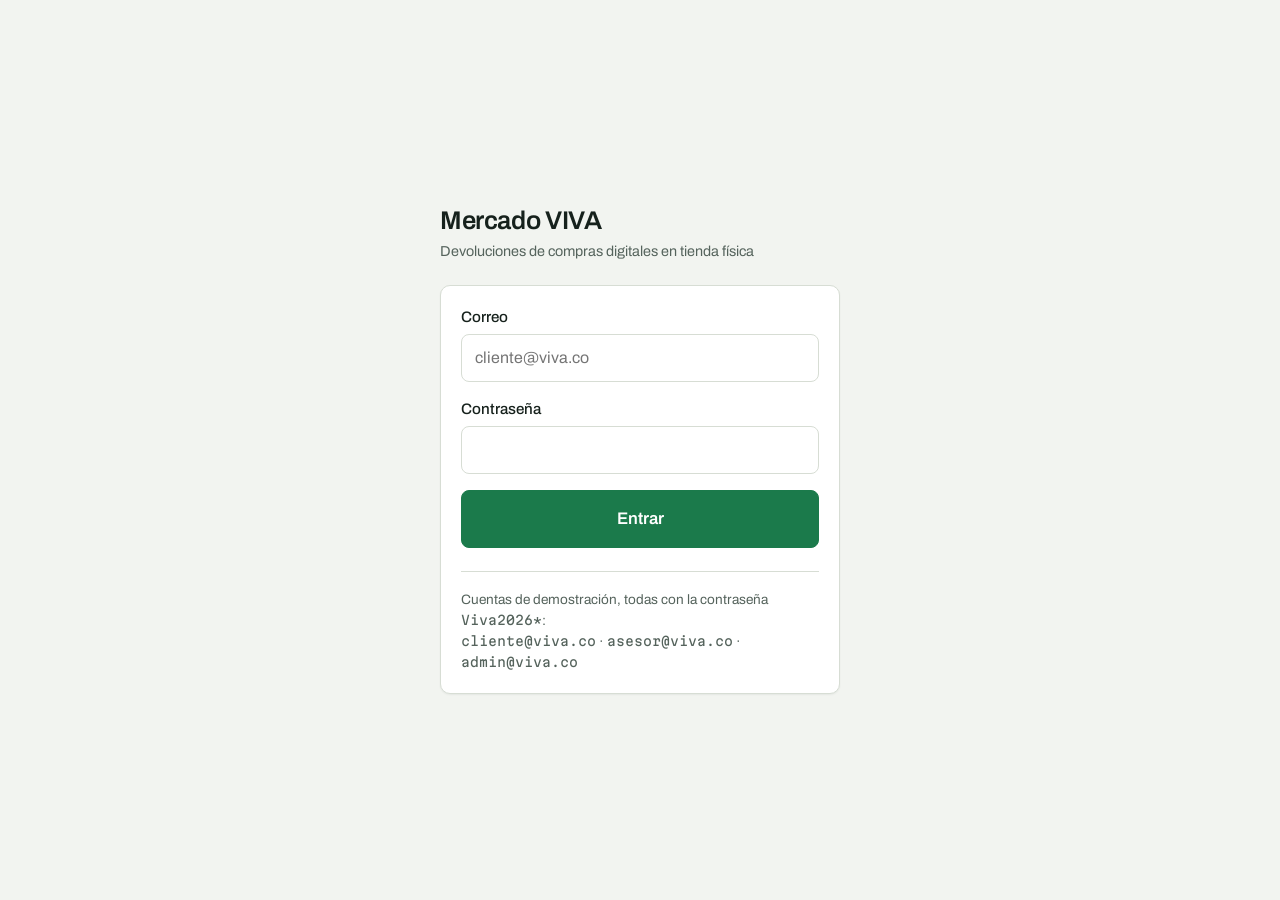
==== frontend/index.html @ 222bdf30 "MVP de devoluciones omnicanal: backend, frontend, diagramas y pruebas" ====
<!DOCTYPE html>
<html lang="es">
<head>
<meta charset="utf-8">
<meta name="viewport" content="width=device-width, initial-scale=1">
<title>Devoluciones · Mercado VIVA</title>
<link rel="preconnect" href="https://fonts.googleapis.com">
<link rel="preconnect" href="https://fonts.gstatic.com" crossorigin>
<link href="https://fonts.googleapis.com/css2?family=Archivo:wght@400;500;600;700&family=Martian+Mono:wght@500;600&display=swap" rel="stylesheet">
<link rel="stylesheet" href="css/estilo.css">
</head>
<body>
<main class="portada">
  <div class="portada__caja">
    <h1 class="portada__titulo">Mercado VIVA</h1>
    <p class="bloque__ayuda" style="margin-bottom:1.4rem">Devoluciones de compras digitales en tienda física</p>

    <div class="tarjeta">
      <div id="aviso" class="aviso aviso--error" hidden></div>

      <div class="campo">
        <label for="email">Correo</label>
        <input id="email" type="email" autocomplete="username" placeholder="cliente@viva.co">
      </div>

      <div class="campo">
        <label for="password">Contraseña</label>
        <input id="password" type="password" autocomplete="current-password">
      </div>

      <button id="entrar" class="boton boton--principal boton--ancho boton--grande">Entrar</button>

      <div class="portada__pie">
        Cuentas de demostración, todas con la contraseña <code>Viva2026*</code>:<br>
        <code>cliente@viva.co</code> · <code>asesor@viva.co</code> · <code>admin@viva.co</code>
      </div>
    </div>
  </div>
</main>

<script src="js/config.js"></script>
<script src="js/sesion.js"></script>
<script src="js/api.js"></script>
<script>
const boton = document.getElementById("entrar");

async function entrar() {
  const email = document.getElementById("email").value.trim();
  const password = document.getElementById("password").value;

  if (!email || !password) {
    mostrarAviso("aviso", "Escriba el correo y la contraseña.");
    return;
  }

  ocultarAviso("aviso");
  boton.disabled = true;
  boton.textContent = "Entrando…";

  try {
    const datos = await Api.enviar("/api/auth/login", { email, password });
    Sesion.guardar(datos.access_token, datos.usuario);
    window.location.href = Sesion.paginaDeInicio(datos.usuario.rol);
  } catch (error) {
    mostrarAviso("aviso", error.message);
    boton.disabled = false;
    boton.textContent = "Entrar";
  }
}

boton.addEventListener("click", entrar);
document.querySelectorAll("input").forEach((campo) =>
  campo.addEventListener("keydown", (e) => { if (e.key === "Enter") entrar(); }));

// Si ya hay una sesion abierta, va directo a la pantalla que corresponde.
if (Sesion.token() && Sesion.usuario()) {
  window.location.href = Sesion.paginaDeInicio(Sesion.usuario().rol);
}
</script>
</body>
</html>
---- frontend/css/estilo.css ----
/* ==========================================================================
   Mercado VIVA - Devoluciones omnicanal
   Sistema visual: el codigo de devolucion es un talon desprendible.
   ========================================================================== */

:root {
  --tinta:        #16211c;
  --tinta-suave:  #55635c;
  --papel:        #ffffff;
  --fondo:        #f2f4f0;
  --linea:        #d7ddd4;
  --verde:        #1b7a4b;
  --verde-hondo:  #115936;
  --verde-claro:  #e3f0e8;
  --ambar:        #a8690b;
  --ambar-claro:  #fbf0dc;
  --rojo:         #a32c2c;
  --rojo-claro:   #fbe8e6;

  --radio:   10px;
  --sombra:  0 1px 2px rgba(22, 33, 28, .06);
  --ancho:   980px;
}

* { box-sizing: border-box; }

html { -webkit-text-size-adjust: 100%; }

body {
  margin: 0;
  background: var(--fondo);
  color: var(--tinta);
  font-family: Archivo, "Helvetica Neue", Arial, sans-serif;
  font-size: 16px;
  line-height: 1.55;
}

h1, h2, h3 { line-height: 1.2; margin: 0 0 .4rem; font-weight: 600; }
h1 { font-size: 1.6rem; letter-spacing: -.015em; }
h2 { font-size: 1.15rem; }
h3 { font-size: 1rem; }
p  { margin: 0 0 .8rem; max-width: 62ch; }

a { color: var(--verde-hondo); }

/* --- Estructura --------------------------------------------------------- */
.barra {
  background: var(--tinta);
  color: #eef2ee;
  padding: .7rem 1.25rem;
}
.barra__interior {
  max-width: var(--ancho);
  margin: 0 auto;
  display: flex;
  align-items: center;
  gap: 1rem;
  flex-wrap: wrap;
}
.barra__marca { font-weight: 700; letter-spacing: -.01em; }
.barra__marca span { font-weight: 400; opacity: .7; }
.barra__usuario { margin-left: auto; font-size: .88rem; opacity: .85; }

.lienzo { max-width: var(--ancho); margin: 0 auto; padding: 1.75rem 1.25rem 4rem; }

.bloque { margin-bottom: 2rem; }
.bloque__titulo { display: flex; align-items: baseline; gap: .75rem; flex-wrap: wrap; margin-bottom: .9rem; }
.bloque__ayuda { color: var(--tinta-suave); font-size: .9rem; }

.tarjeta {
  background: var(--papel);
  border: 1px solid var(--linea);
  border-radius: var(--radio);
  box-shadow: var(--sombra);
  padding: 1.25rem;
}

/* --- Formularios -------------------------------------------------------- */
.campo { margin-bottom: 1rem; }
.campo label { display: block; font-weight: 500; margin-bottom: .3rem; font-size: .95rem; }
.campo__nota { color: var(--tinta-suave); font-size: .85rem; margin-top: .25rem; }

input, textarea, select {
  width: 100%;
  padding: .65rem .8rem;
  font: inherit;
  color: inherit;
  background: var(--papel);
  border: 1px solid var(--linea);
  border-radius: 8px;
}
textarea { resize: vertical; min-height: 5rem; }
input:focus, textarea:focus, select:focus, button:focus-visible, a:focus-visible {
  outline: 3px solid var(--verde);
  outline-offset: 2px;
}

/* --- Botones ------------------------------------------------------------ */
.boton {
  display: inline-flex;
  align-items: center;
  justify-content: center;
  gap: .45rem;
  padding: .7rem 1.15rem;
  font: inherit;
  font-weight: 600;
  border: 1px solid var(--tinta);
  border-radius: 8px;
  background: var(--papel);
  color: var(--tinta);
  cursor: pointer;
}
.boton:hover { background: var(--fondo); }
.boton:disabled { opacity: .5; cursor: not-allowed; }
.boton--principal { background: var(--verde); border-color: var(--verde); color: #fff; }
.boton--principal:hover { background: var(--verde-hondo); border-color: var(--verde-hondo); }
.boton--peligro { background: var(--papel); border-color: var(--rojo); color: var(--rojo); }
.boton--peligro:hover { background: var(--rojo-claro); }
.boton--tenue { border-color: var(--linea); color: var(--tinta-suave); font-weight: 500; }
.boton--ancho { width: 100%; }
.boton--grande { padding: .95rem 1.5rem; font-size: 1.05rem; }

/* --- Avisos ------------------------------------------------------------- */
.aviso {
  border: 1px solid var(--linea);
  border-left-width: 4px;
  border-radius: 8px;
  padding: .85rem 1rem;
  margin-bottom: 1.1rem;
  font-size: .95rem;
}
.aviso[hidden] { display: none; }
.aviso--error  { background: var(--rojo-claro);  border-color: var(--rojo);  border-left-color: var(--rojo); }
.aviso--exito  { background: var(--verde-claro); border-color: var(--verde); border-left-color: var(--verde); }
.aviso--espera { background: var(--ambar-claro); border-color: var(--ambar); border-left-color: var(--ambar); }
.aviso__regla { display: block; margin-top: .3rem; font-size: .82rem; color: var(--tinta-suave); }

/* --- Estados ------------------------------------------------------------ */
.estado {
  display: inline-block;
  padding: .18rem .6rem;
  border-radius: 999px;
  font-size: .78rem;
  font-weight: 600;
  border: 1px solid;
}
.estado--pendiente { background: var(--ambar-claro); color: var(--ambar); border-color: #e7cfa2; }
.estado--aprobada  { background: var(--verde-claro); color: var(--verde-hondo); border-color: #b6d9c4; }
.estado--rechazada { background: var(--rojo-claro);  color: var(--rojo); border-color: #e8bdb8; }
.estado--expirada  { background: #eceee9; color: var(--tinta-suave); border-color: var(--linea); }

/* --- Lista de pedidos: filas, no tarjetas repetidas ---------------------- */
.pedido { background: var(--papel); border: 1px solid var(--linea); border-radius: var(--radio); margin-bottom: 1rem; overflow: hidden; }
.pedido__cabecera {
  display: flex; align-items: center; gap: .9rem; flex-wrap: wrap;
  padding: .9rem 1.1rem; border-bottom: 1px solid var(--linea); background: #fafbf9;
}
.pedido__codigo { font-family: "Martian Mono", ui-monospace, "Courier New", monospace; font-size: .92rem; font-weight: 500; }
.pedido__meta { color: var(--tinta-suave); font-size: .87rem; }
.pedido__plazo { margin-left: auto; font-size: .85rem; font-weight: 600; color: var(--ambar); }

.linea {
  display: grid;
  grid-template-columns: auto 1fr auto;
  gap: .9rem;
  align-items: center;
  padding: .8rem 1.1rem;
  border-top: 1px solid var(--linea);
}
.linea:first-of-type { border-top: 0; }
.linea--bloqueada { background: #fafbf9; color: var(--tinta-suave); }
.linea__nombre { font-weight: 500; }
.linea__detalle { font-size: .85rem; color: var(--tinta-suave); }
.linea__cantidad { width: 5.5rem; }
.linea__motivo { font-size: .82rem; color: var(--ambar); max-width: 22ch; text-align: right; }

/* --- El talon: unico elemento con peso visual --------------------------- */
.talon {
  position: relative;
  background: var(--tinta);
  color: #f4f7f3;
  border-radius: var(--radio);
  padding: 1.6rem 1.5rem;
  margin: 1.2rem 0;
  overflow: hidden;
}
.talon::before, .talon::after {
  content: "";
  position: absolute;
  width: 26px; height: 26px;
  background: var(--fondo);
  border-radius: 50%;
  top: 50%;
  transform: translateY(-50%);
}
.talon::before { left: -13px; }
.talon::after  { right: -13px; }
.talon__marco { display: grid; grid-template-columns: 1fr auto; gap: 1.5rem; align-items: center; }
@media (max-width: 620px) { .talon__marco { grid-template-columns: 1fr; } }
.talon__rotulo { font-size: .82rem; opacity: .75; margin-bottom: .35rem; }
.talon__codigo {
  font-family: "Martian Mono", ui-monospace, "Courier New", monospace;
  font-size: clamp(1.5rem, 6vw, 2.35rem);
  font-weight: 600;
  letter-spacing: .04em;
  margin: 0;
}
.talon__vence { font-size: .87rem; opacity: .8; margin-top: .5rem; }
.talon__monto { text-align: right; border-left: 1px dashed rgba(244, 247, 243, .35); padding-left: 1.5rem; }
@media (max-width: 620px) {
  .talon__monto { text-align: left; border-left: 0; padding-left: 0; border-top: 1px dashed rgba(244,247,243,.35); padding-top: 1rem; }
}
.talon__cifra { font-size: 1.45rem; font-weight: 700; }

/* --- Buscador de la tienda: la pantalla es el campo --------------------- */
.buscador { background: var(--papel); border: 1px solid var(--linea); border-radius: var(--radio); padding: 1.75rem; box-shadow: var(--sombra); }
.buscador__fila { display: flex; gap: .75rem; flex-wrap: wrap; }
.buscador input {
  flex: 1 1 16rem;
  font-family: "Martian Mono", ui-monospace, "Courier New", monospace;
  font-size: 1.35rem;
  letter-spacing: .06em;
  text-transform: uppercase;
  padding: .85rem 1rem;
}

.decision { display: flex; gap: .9rem; flex-wrap: wrap; margin-top: 1.2rem; }
.decision .boton { flex: 1 1 12rem; }

/* --- Datos en dos columnas ---------------------------------------------- */
.datos { display: grid; grid-template-columns: repeat(auto-fit, minmax(11rem, 1fr)); gap: 1rem 1.5rem; margin-bottom: 1.2rem; }
.datos__rotulo { font-size: .82rem; color: var(--tinta-suave); }
.datos__valor { font-weight: 600; }
.datos__valor--mono { font-family: "Martian Mono", ui-monospace, monospace; font-weight: 500; font-size: .92rem; }

/* --- Trazabilidad: es una secuencia, por eso lleva linea de tiempo ------- */
.rastro { list-style: none; margin: 0; padding: 0 0 0 1.4rem; border-left: 2px solid var(--linea); }
.rastro li { position: relative; padding-bottom: 1.05rem; }
.rastro li:last-child { padding-bottom: 0; }
.rastro li::before {
  content: "";
  position: absolute;
  left: -1.4rem; top: .45rem;
  width: 9px; height: 9px;
  border-radius: 50%;
  background: var(--verde);
  transform: translateX(-50%);
}
.rastro__cuando { font-size: .82rem; color: var(--tinta-suave); }
.rastro__quien { font-size: .88rem; }

/* --- Tabla del historial ------------------------------------------------ */
.tabla { width: 100%; border-collapse: collapse; background: var(--papel); font-size: .93rem; }
.tabla th, .tabla td { text-align: left; padding: .7rem .85rem; border-bottom: 1px solid var(--linea); vertical-align: top; }
.tabla th { font-weight: 600; background: #fafbf9; }
.tabla__mono { font-family: "Martian Mono", ui-monospace, monospace; font-size: .85rem; }
.envoltura-tabla { overflow-x: auto; border: 1px solid var(--linea); border-radius: var(--radio); }

/* --- Vacio y carga ------------------------------------------------------ */
.vacio { background: var(--papel); border: 1px dashed var(--linea); border-radius: var(--radio); padding: 2.25rem 1.5rem; text-align: center; color: var(--tinta-suave); }
.vacio h3 { color: var(--tinta); }

.cargando { color: var(--tinta-suave); font-size: .93rem; padding: 1rem 0; }

/* --- Entrada ------------------------------------------------------------ */
.portada { min-height: 100vh; display: grid; place-items: center; padding: 1.5rem; }
.portada__caja { width: 100%; max-width: 25rem; }
.portada__titulo { margin-bottom: .25rem; }
.portada__pie { margin-top: 1.4rem; padding-top: 1.1rem; border-top: 1px solid var(--linea); font-size: .85rem; color: var(--tinta-suave); }
.portada__pie code { font-family: "Martian Mono", ui-monospace, monospace; font-size: .8rem; }

.sr { position: absolute; width: 1px; height: 1px; overflow: hidden; clip: rect(0 0 0 0); white-space: nowrap; }

@media (prefers-reduced-motion: reduce) {
  * { animation: none !important; transition: none !important; }
}
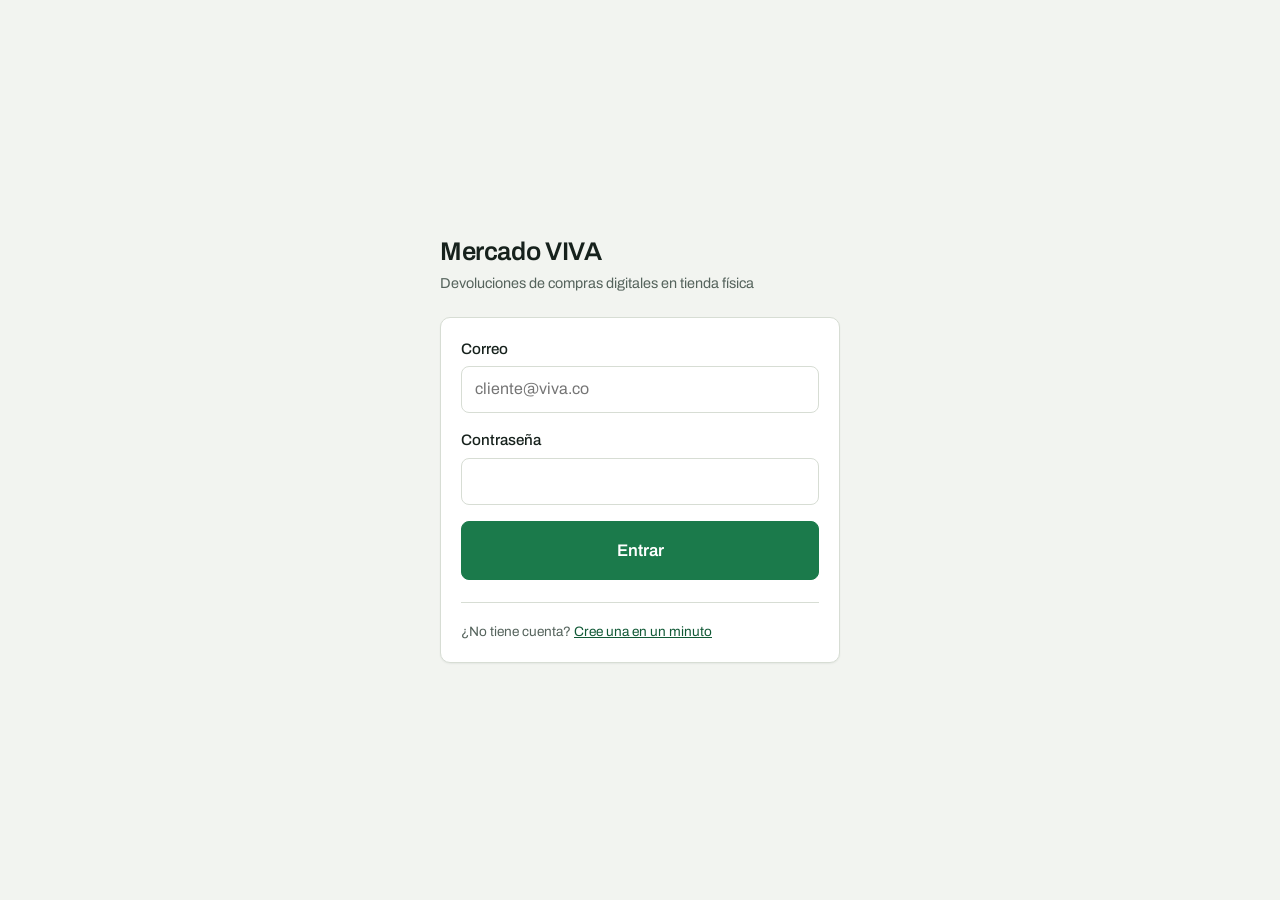
==== commit be7c2cac: "Registro de clientes con asignacion de rol en el servidor (R8 y R9)" ====
--- a/frontend/index.html
+++ b/frontend/index.html
@@ -31,8 +31,7 @@
       <button id="entrar" class="boton boton--principal boton--ancho boton--grande">Entrar</button>
 
       <div class="portada__pie">
-        Cuentas de demostración, todas con la contraseña <code>Viva2026*</code>:<br>
-        <code>cliente@viva.co</code> · <code>asesor@viva.co</code> · <code>admin@viva.co</code>
+        ¿No tiene cuenta? <a href="registro.html">Cree una en un minuto</a>
       </div>
     </div>
   </div>
